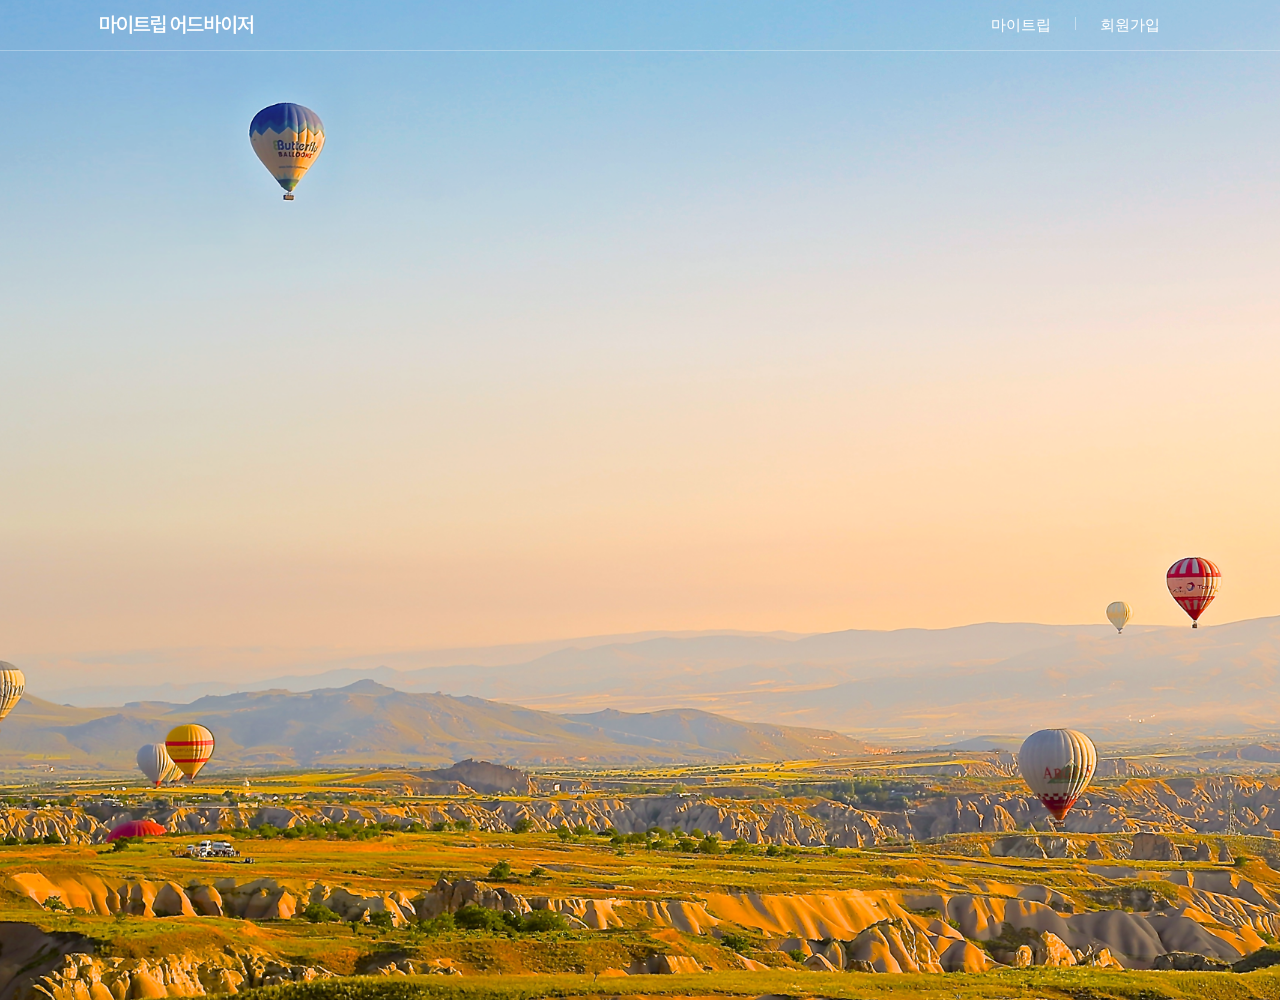
==== my-trip-adviser/index.html @ b40f14dc "my trip adviser 배경, 해더 만들기" ====
<!DOCTYPE html>
<html lang="ko">
<head>
  <meta charset="UTF-8">
  <meta http-equiv="X-UA-Compatible" content="IE=edge">
  <meta name="viewport" content="width=device-width, initial-scale=1.0">
  <title>트립어드바이저</title>
  <!-- jquery -->
  <script src="scripts/jquery 3.6.0.min.js"></script>
  <!-- javascript -->
  <script src="scripts/main.js" defer></script>
  <!-- style -->
  <link rel="stylesheet" href="styles/style.css">
</head>
<body>
  <div id="container">
    <div id="header">
      <div>
        <a href="index.html"><span></span></a>
        <div class="menu-items right">
          <a href="mytrip.html">마이트립</a>
          <img src="images/line_maintop_gray.png" alt="">
          <a href="register.html">회원가입</a>
        </div>
      </div>
    </div>
    <div id="body">
      
    </div>
  </div>
  
</body>
</html>
---- my-trip-adviser/styles/style.css ----
html, body {
  margin: 0;
  padding: 0;
  width: 100%;
  height: 100%;
}

body {
  min-height: 100%;
}

button:hover {
  cursor: pointer;
}

.right {
  float: right;
}

#header {
  position: fixed;
  top: 0;
  left: 0;
  width: 100%;
  height: 50px;
  border-bottom: 1px solid rgba(255,255,255 , 0.3);
  z-index: 100;
}

#header span {
  display: inline-block;
  width: 154px;
  height: 20px;
  background-image: url('../images/image_logo_white.png');
}

#header > div {
  position: absolute;
  top: 0;
  left: 0;
  right: 0;
  margin : 0 auto;
  width: 1080px;
  height: 100%;
}

#header > div > a {
  display: inline-block;
  margin-top: 15px;
}

#header .menu-items a {
  color: #fff;
  font-size: 15px;
  line-height: 50px;
  text-decoration: none;
  margin-left: 20px;
  margin-right: 20px;
}

#header.inverted {
  background-color: #fff;
  border: 0;
  transition: .3s;
}

#header.inverted span {
  background-image: url('../images/image_logo_color.png');
}

#header.inverted .menu-items a {
  color: #000;
}

#body {
  width: 100%;
  height: 100%;
  min-height: 1000px;
  background-image: url('../images/bg_main.png');
  background-position: top center;
  background-repeat: no-repeat;
  background-size: cover;
  background-color: #fff;
  overflow: auto;
}
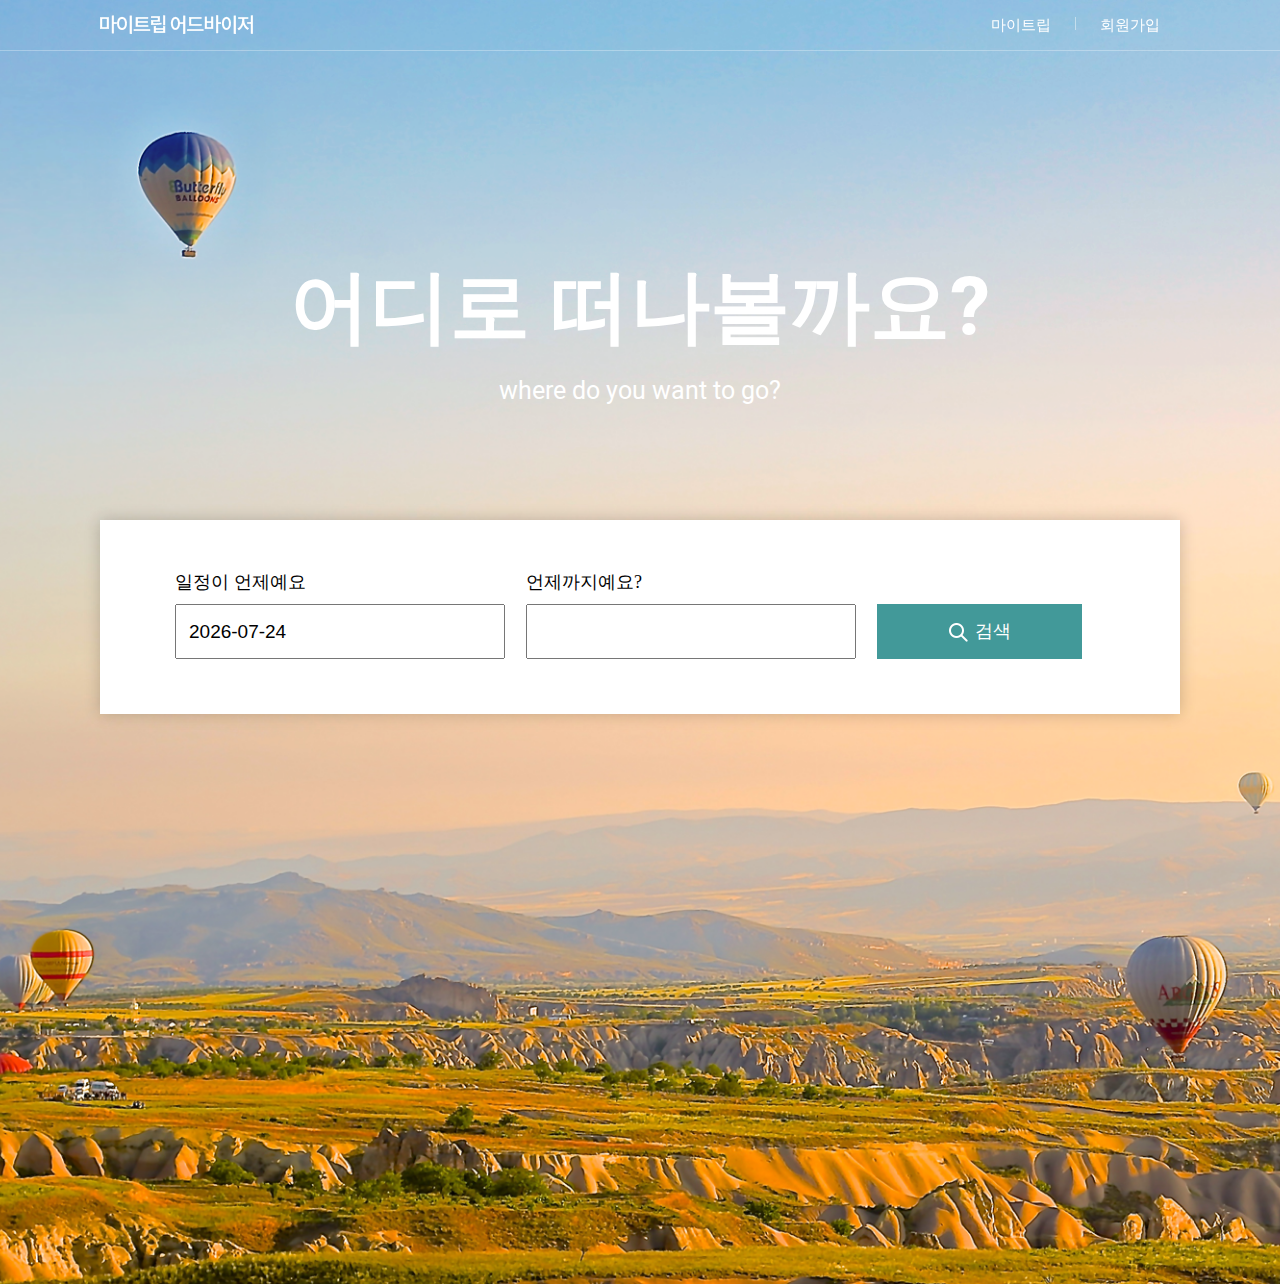
==== commit 0254420c: "시작 일정 datapicker 컴포넌트 구현" ====
--- a/my-trip-adviser/index.html
+++ b/my-trip-adviser/index.html
@@ -1,5 +1,6 @@
 <!DOCTYPE html>
 <html lang="ko">
+
 <head>
   <meta charset="UTF-8">
   <meta http-equiv="X-UA-Compatible" content="IE=edge">
@@ -7,11 +8,16 @@
   <title>트립어드바이저</title>
   <!-- jquery -->
   <script src="scripts/jquery 3.6.0.min.js"></script>
+  <script src="libs/jquery-ui/jquery-ui.min.js"></script>
+  
   <!-- javascript -->
   <script src="scripts/main.js" defer></script>
   <!-- style -->
+  <link rel="stylesheet" href="libs/jquery-ui/jquery-ui.min.css">
   <link rel="stylesheet" href="styles/style.css">
+
 </head>
+
 <body>
   <div id="container">
     <div id="header">
@@ -25,9 +31,32 @@
       </div>
     </div>
     <div id="body">
-      
+      <div id="title-text" class="lg-text">어디로 떠나볼까요?</div>
+      <div id="title-sub-text" class="md-text">where do you want to go?</div>
+      <div id="search-panel">
+        <form action="" id="form-search">
+          <div class="panel-block">
+            <label for="from">일정이 언제예요</label>
+            <div>
+              <input type="text" id="from" readonly>
+            </div>
+          </div>
+          <div class="panel-block">
+            <label for="to">언제까지예요?</label>
+            <div>
+              <input type="text" id="to" readonly>
+            </div>
+          </div>
+          <div class="panel-block no-margin">
+            <button type="submit" class="btn-search">
+              <img src="images/icon_search_on.png" alt="">
+              검색
+            </button>
+          </div>
+        </form>
+      </div>
     </div>
-  </div>
-  
+
 </body>
+
 </html>--- a/my-trip-adviser/styles/style.css
+++ b/my-trip-adviser/styles/style.css
@@ -1,3 +1,32 @@
+@font-face {
+  font-family: 'Heebo';
+  src: url('../fonts/Heebo-Regular.ttf') format('truetype');
+}
+
+@font-face {
+  font-family: 'Heebo';
+  src: url('../fonts/Heebo-Bold.ttf') format('truetype');
+  font-weight: bold;
+}
+
+.lg-text {
+  font-family: 'Heebo', sans-serif;
+  font-size: 80px;
+  font-weight: bold;
+  color: #fff;
+}
+
+.md-text {
+  font-family: 'Heebo', sans-serif;
+  font-size: 25px;
+  font-weight: normal;
+  color: #fff;
+}
+
+.ui-datepicker {
+  width: 321px;
+}
+
 html, body {
   margin: 0;
   padding: 0;
@@ -84,3 +113,63 @@
   overflow: auto;
 }
 
+#title-text {
+  padding-top: 250px;
+  text-align: center;
+}
+
+#title-sub-text {
+  margin: 5px auto;
+  text-align: center;
+}
+
+#search-panel {
+  margin: 110px auto 570px;
+  left: 0;
+  right: 0;
+  width: 1080px;
+  background: #fff;
+  padding: 50px 75px 55px;
+  -webkit-box-sizing: border-box;
+  -moz-box-sizing: border-box;
+  box-sizing: border-box;
+  box-shadow: 0 0 15px 0 rgba(0,0,0,0.2);
+}
+
+.panel-block {
+  display: inline-block;
+  margin-right: 17px;
+}
+
+.panel-block:last-of-type {
+  vertical-align: bottom;
+}
+
+#search-panel label {
+  display: block;
+  color: #000;
+  font-size: 18px;
+  margin-bottom: 10px;
+}
+
+#search-panel input[type="text"] {
+  width: 330px;
+  height: 55px;
+  -webkit-box-sizing: border-box;
+  -moz-box-sizing: border-box;
+  font-size: 19px;
+  padding: 12px;
+}
+
+#search-panel .btn-search {
+  width: 205px;
+  height: 55px;
+  background-color: #429999;
+  border: 0;
+  color: #fff;
+  font-size: 18px;
+}
+
+#search-panel .btn-search img {
+  vertical-align: middle;
+}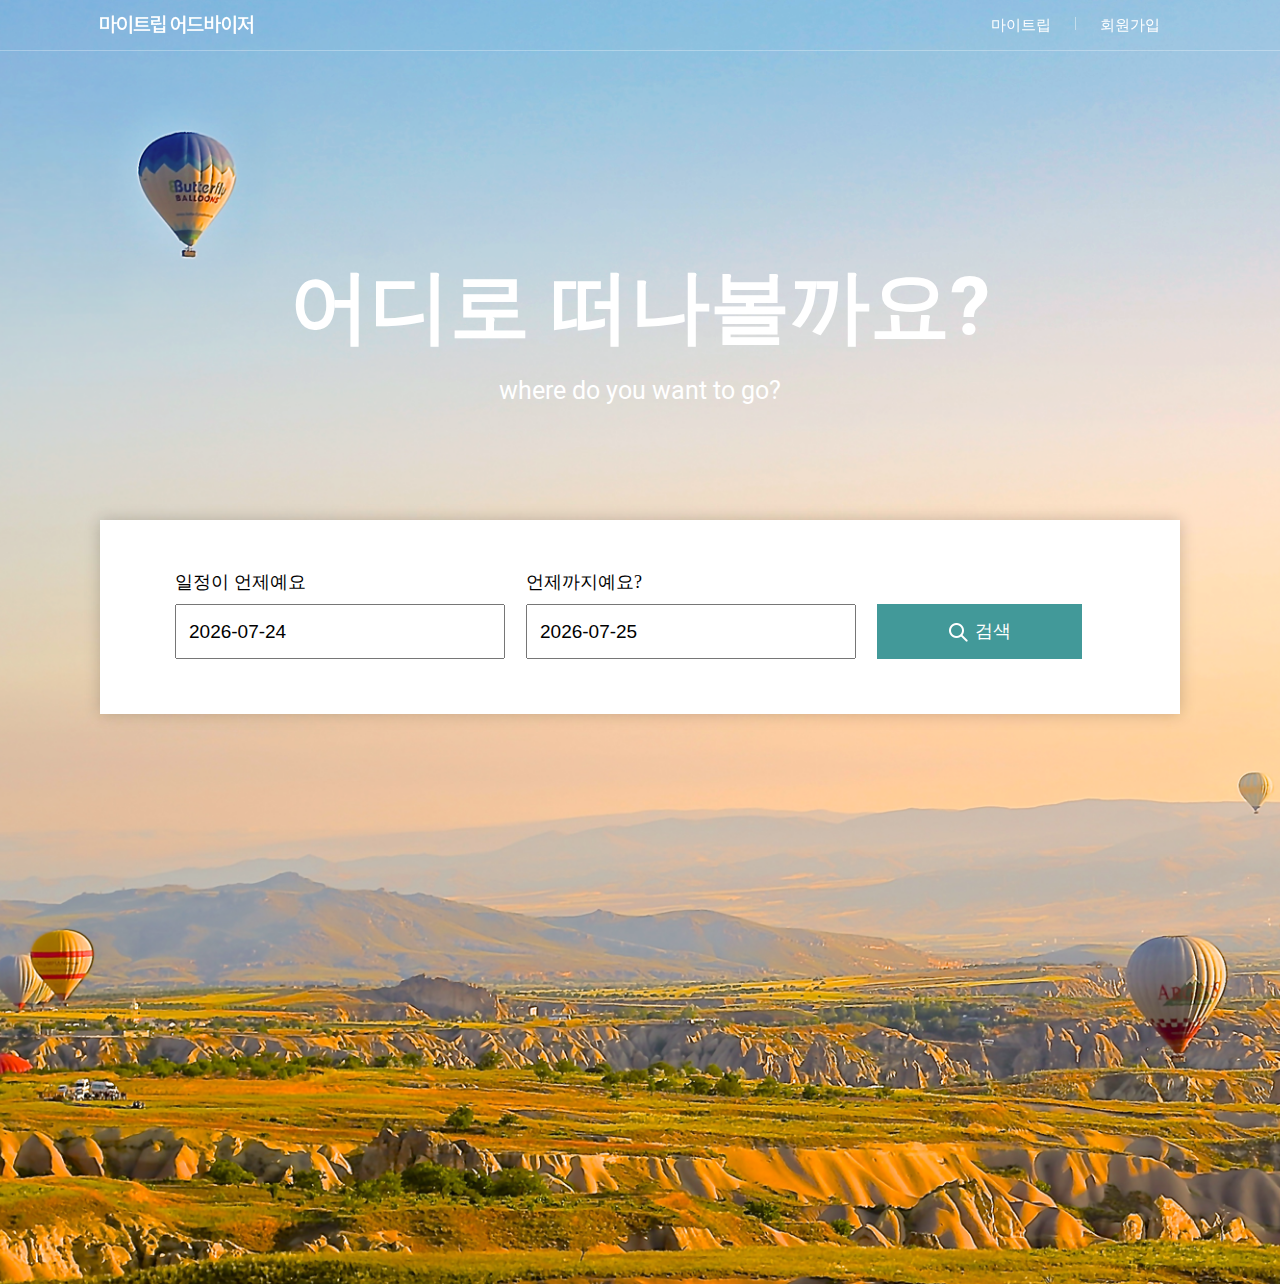
==== commit 213f1f26: "검색 클릭하면 여행지 목록 나타나기" ====
--- a/my-trip-adviser/index.html
+++ b/my-trip-adviser/index.html
@@ -55,8 +55,21 @@
           </div>
         </form>
       </div>
+      <div id="list-bg">
+        <div id="list-panel"></div>
+      </div>
     </div>
-
+    <div id="list-item-template" class="list-item">
+      <img class="list-item-image" src="" alt="">
+      <div class="list-item-desc">
+        <div class="list-item-name"></div>
+        <div class="list-item-city">
+          <img src="images/icon_list_location.png" alt="">
+          <div class="list-item-city-name">
+          </div>
+        </div>
+      </div>
+    </div>
 </body>
 
 </html>--- a/my-trip-adviser/styles/style.css
+++ b/my-trip-adviser/styles/style.css
@@ -172,4 +172,81 @@
 
 #search-panel .btn-search img {
   vertical-align: middle;
+}
+
+#list-bg {
+  display: none;
+  background-color: #fff;
+  width: 100%;
+  height: 100%;
+  top: 880px;
+  position: absolute;
+}
+
+#list-panel {
+  position: relative;
+  top: 95px;
+  left: 0;
+  right: 0;
+  margin-left: auto;
+  margin-right: auto;
+  width: 1080px;
+  margin-bottom: 100px;
+}
+
+#list-item-template {
+  display: none;
+}
+
+.list-item {
+  position: relative;
+  display: inline-block;
+  width: 344px;
+  margin-right: 24px;
+  margin-bottom: 22px;
+}
+
+.list-item:hover {
+  cursor: pointer;
+}
+
+.list-item:nth-of-type(3n) {
+  margin-right: 0;
+}
+
+.list-item-image {
+  display: block;
+  width: 344px;
+  height: 210px;
+}
+
+.list-item-desc {
+  border: 1px solid #eee;
+  border-top: 0;
+}
+
+.list-item-name {
+  height: 24px;
+  padding-left: 13px;
+  padding-top: 13px;
+  font-size: 17px;
+  font-weight: bold;
+}
+
+.list-item-city {
+  height: 20px;
+  padding-bottom: 8px;
+  padding-left: 13px;
+  line-height: 16px;
+}
+
+.list-item-city img {
+  display: inline-block;
+  vertical-align: middle;
+}
+
+.list-item-city-name {
+  display: inline-block;
+  font-size: 14px;
+  vertical-align: middle;
 }